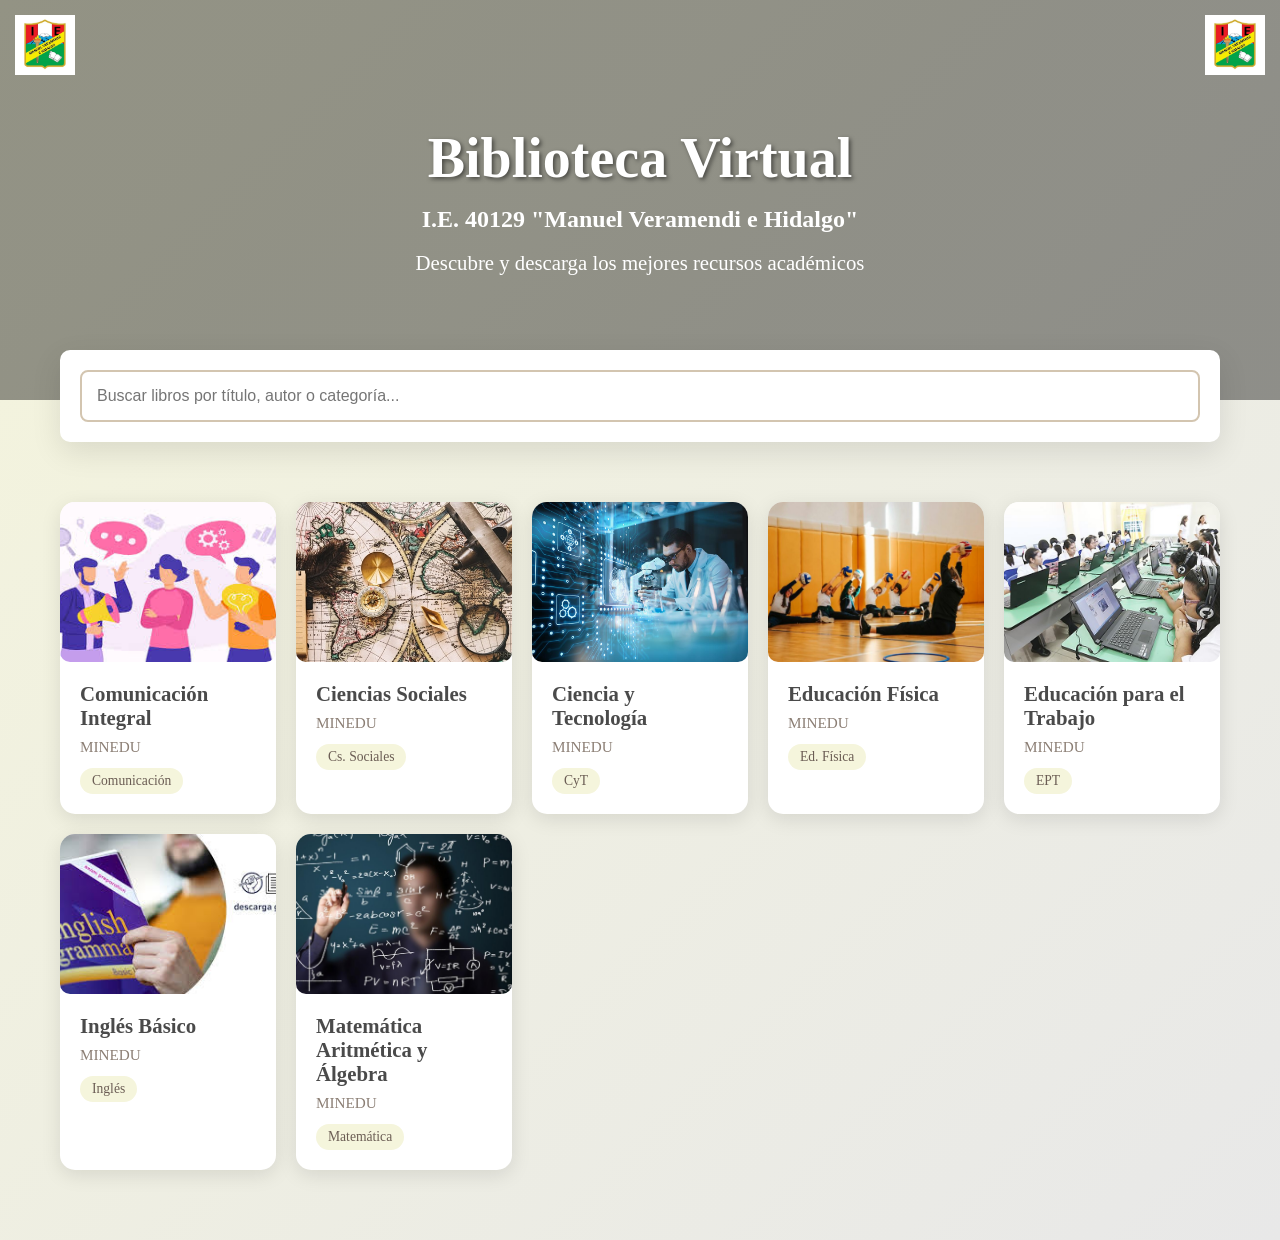
==== index.html @ 04caf251 "primera subida" ====
<!DOCTYPE html>
<html lang="es">
<head>
    <meta charset="UTF-8">
    <meta name="viewport" content="width=device-width, initial-scale=1.0">
    <title>Biblioteca</title>
    <link rel="stylesheet" href="style.css">
</head>
<body>
    <img src="images/insignia.jpg" class="insignia insignia-left">
    <img src="images/insignia.jpg" class="insignia insignia-right">

    <div class="hero">
        <h1>Biblioteca Virtual</h1>
        <h2>I.E. 40129 "Manuel Veramendi e Hidalgo"</h2>
        <br>
        <p>Descubre y descarga los mejores recursos académicos</p>
    </div>

    <div class="container">
        <div class="search-bar">
            <input type="text" id="searchInput" placeholder="Buscar libros por título, autor o categoría...">
        </div>

        <div class="books-grid" id="booksGrid"></div>
    </div>

    <div class="modal" id="modal">
        <div class="modal-content">
            <span class="close-modal" onclick="closeModal()">&times;</span>
            <h2 class="modal-title" id="modalTitle"></h2>
            <p class="modal-author" id="modalAuthor"></p>
            <p class="modal-description" id="modalDescription"></p>

            <a href="#" class="download-btn" id="downloadBtn">Abrir material</a>
        </div>
    </div>

    <script>
        const books = [
            {
                id: 1,
                title: "Comunicación Integral",
                author: "MINEDU",
                category: "Comunicación",
                icon: "images/comunicacion.jpeg",
                description: "Material de comprensión lectora, literatura y redacción.",
                pdfUrl: "indexComunicacion.html"
            },
            {
                id: 2,
                title: "Ciencias Sociales",
                author: "MINEDU",
                category: "Cs. Sociales",
                icon: "images/cienciassociales.jpg",
                description: "Historia, geografía y formación ciudadana explicadas con claridad.",
                pdfUrl: "indexSociales.html"
            },
            {
                id: 3,
                title: "Ciencia y Tecnología",
                author: "MINEDU",
                category: "CyT",
                icon: "images/cienciaytegnologia.jpg",
                description: "Experimentos, materia, energía, tecnología e investigación escolar.",
                pdfUrl: "indexCyT.html"
            },
            {
                id: 4,
                title: "Educación Física",
                author: "MINEDU",
                category: "Ed. Física",
                icon: "images/educacionfisica.jpg",
                description: "Salud, fuerza, deporte y rutinas para un mejor rendimiento físico.",
                pdfUrl: "indexEducacionFisica.html"
            },
            {
                id: 5,
                title: "Educación para el Trabajo",
                author: "MINEDU",
                category: "EPT",
                icon: "images/educacionparaeltrabajo.jpg",
                description: "Proyectos productivos, emprendimiento, mantenimiento y oficios.",
                pdfUrl: "indexEPT.html"
            },
            {
                id: 6,
                title: "Inglés Básico",
                author: "MINEDU",
                category: "Inglés",
                icon: "images/ingles.jpeg",
                description: "Gramática básica, vocabulario, speaking y listening introductorio.",
                pdfUrl: "indexIngles.html"
            },
            {
                id: 7,
                title: "Matemática Aritmética y Álgebra",
                author: "MINEDU",
                category: "Matemática",
                icon: "images/matematica.jpg",
                description: "Problemas resueltos paso a paso, lógica y razonamiento matemático.",
                pdfUrl: "indexMatematica.html"
            }
        ];

        function renderBooks(booksToRender = books) {
            const grid = document.getElementById('booksGrid');
            grid.innerHTML = '';
            
            booksToRender.forEach(book => {
                const card = document.createElement('div');
                card.className = 'book-card';
                card.onclick = () => openModal(book);
                
                card.innerHTML = `
                    <div class="book-cover">
                        <img src="${book.icon}" alt="${book.title}">
                    </div>
                    <div class="book-info">
                        <h3 class="book-title">${book.title}</h3>
                        <p class="book-author">${book.author}</p>
                        <span class="book-category">${book.category}</span>
                    </div>
                `;
                
                grid.appendChild(card);
            });
        }

        function openModal(book) {
            document.getElementById('modalTitle').textContent = book.title;
            document.getElementById('modalAuthor').textContent = `Por ${book.author}`;
            document.getElementById('modalDescription').textContent = book.description;
            document.getElementById('downloadBtn').href = book.pdfUrl;
            document.getElementById('modal').style.display = 'block';
        }

        function closeModal() {
            document.getElementById('modal').style.display = 'none';
        }

        document.getElementById('modal').onclick = function(e) {
            if (e.target === this) closeModal();
        };

        document.getElementById('searchInput').addEventListener('input', e => {
            const term = e.target.value.toLowerCase();
            const filtered = books.filter(book => 
                book.title.toLowerCase().includes(term) ||
                book.author.toLowerCase().includes(term) ||
                book.category.toLowerCase().includes(term)
            );
            renderBooks(filtered);
        });

        renderBooks();
    </script>
</body>
</html>
---- style.css ----
* {
            margin: 0;
            padding: 0;
            box-sizing: border-box;
        }

        body {
            font-family: 'Georgia', serif;
            background: linear-gradient(135deg, #f5f5dc 0%, #e8e8e8 100%);
            min-height: 100vh;
        }

        .hero {
            height: 400px;
            background: linear-gradient(rgba(0,0,0,0.4), rgba(0,0,0,0.4)), 
                        url('https://images.unsplash.com/photo-1507842217343-583bb7270b66?w=1200') center/cover;
            display: flex;
            flex-direction: column;
            justify-content: center;
            align-items: center;
            color: white;
            text-align: center;
            animation: fadeIn 1s ease-in;
        }

        .hero h1 {
            font-size: 3.5rem;
            margin-bottom: 1rem;
            text-shadow: 2px 2px 4px rgba(0,0,0,0.5);
            animation: slideDown 1s ease-out;
        }

        .hero p {
            font-size: 1.3rem;
            animation: slideUp 1s ease-out;
        }

        .container {
            max-width: 1200px;
            margin: -50px auto 0;
            padding: 0 20px 50px;
            position: relative;
            z-index: 10;
        }

        .search-bar {
            background: white;
            padding: 20px;
            border-radius: 10px;
            box-shadow: 0 10px 30px rgba(0,0,0,0.1);
            margin-bottom: 40px;
            animation: slideUp 1s ease-out 0.3s backwards;
        }

        .search-bar input {
            width: 100%;
            padding: 15px;
            border: 2px solid #d3c5b0;
            border-radius: 8px;
            font-size: 1rem;
            transition: all 0.3s;
        }

        .search-bar input:focus {
            outline: none;
            border-color: #8b7e74;
            box-shadow: 0 0 10px rgba(139, 126, 116, 0.2);
        }

        .books-grid {
            display: grid;
            grid-template-columns: repeat(auto-fill, minmax(280px, 1fr));
            gap: 30px;
            padding: 20px 0;
        }

        .book-card {
            background: white;
            border-radius: 15px;
            overflow: hidden;
            box-shadow: 0 5px 20px rgba(0,0,0,0.1);
            cursor: pointer;
            transition: all 0.4s cubic-bezier(0.4, 0, 0.2, 1);
            animation: fadeInUp 0.6s ease-out backwards;
        }

        .book-card:nth-child(1) { animation-delay: 0.1s; }
        .book-card:nth-child(2) { animation-delay: 0.2s; }
        .book-card:nth-child(3) { animation-delay: 0.3s; }
        .book-card:nth-child(4) { animation-delay: 0.4s; }
        .book-card:nth-child(5) { animation-delay: 0.5s; }
        .book-card:nth-child(6) { animation-delay: 0.6s; }

        .book-card:hover {
            transform: translateY(-10px) scale(1.02);
            box-shadow: 0 15px 40px rgba(0,0,0,0.2);
        }

        .book-cover {
            height: 200px;
            background: linear-gradient(135deg, #d3c5b0, #8b7e74);
            display: flex;
            align-items: center;
            justify-content: center;
            font-size: 3rem;
            color: white;
            position: relative;
            overflow: hidden;
        }

        .book-cover::before {
            content: '';
            position: absolute;
            top: -50%;
            left: -50%;
            width: 200%;
            height: 200%;
            background: radial-gradient(circle, rgba(255,255,255,0.3) 0%, transparent 70%);
            transform: scale(0);
            transition: transform 0.6s;
        }

        .book-card:hover .book-cover::before {
            transform: scale(1);
        }

        .book-info {
            padding: 20px;
        }

        .book-title {
            font-size: 1.3rem;
            color: #4a4a4a;
            margin-bottom: 8px;
            font-weight: bold;
        }

        .book-author {
            color: #8b7e74;
            font-size: 0.95rem;
            margin-bottom: 12px;
        }

        .book-category {
            display: inline-block;
            background: #f5f5dc;
            color: #6b5d54;
            padding: 5px 12px;
            border-radius: 20px;
            font-size: 0.85rem;
            font-weight: 500;
        }

        .modal {
            display: none;
            position: fixed;
            top: 0;
            left: 0;
            width: 100%;
            height: 100%;
            background: rgba(0,0,0,0.7);
            z-index: 1000;
            animation: fadeIn 0.3s;
        }

        .modal-content {
            position: absolute;
            top: 50%;
            left: 50%;
            transform: translate(-50%, -50%) scale(0.7);
            background: white;
            padding: 40px;
            border-radius: 20px;
            max-width: 600px;
            width: 90%;
            max-height: 80vh;
            overflow-y: auto;
            box-shadow: 0 20px 60px rgba(0,0,0,0.3);
            animation: popIn 0.4s forwards;
        }

        .close-modal {
            position: absolute;
            top: 15px;
            right: 20px;
            font-size: 2rem;
            color: #8b7e74;
            cursor: pointer;
            transition: all 0.3s;
            line-height: 1;
        }

        .close-modal:hover {
            color: #4a4a4a;
            transform: rotate(90deg);
        }

        .modal-title {
            font-size: 2rem;
            color: #4a4a4a;
            margin-bottom: 10px;
        }

        .modal-author {
            color: #8b7e74;
            font-size: 1.1rem;
            margin-bottom: 20px;
        }

        .modal-description {
            color: #666;
            line-height: 1.8;
            margin-bottom: 25px;
            text-align: justify;
        }

        .download-btn {
            display: inline-block;
            background: linear-gradient(135deg, #8b7e74, #6b5d54);
            color: white;
            padding: 15px 40px;
            border-radius: 50px;
            text-decoration: none;
            font-size: 1.1rem;
            transition: all 0.3s;
            box-shadow: 0 5px 15px rgba(0,0,0,0.2);
        }

        .download-btn:hover {
            transform: translateY(-3px);
            box-shadow: 0 8px 20px rgba(0,0,0,0.3);
        }

        @keyframes fadeIn {
            from { opacity: 0; }
            to { opacity: 1; }
        }

        @keyframes fadeInUp {
            from {
                opacity: 0;
                transform: translateY(30px);
            }
            to {
                opacity: 1;
                transform: translateY(0);
            }
        }

        @keyframes slideDown {
            from {
                opacity: 0;
                transform: translateY(-50px);
            }
            to {
                opacity: 1;
                transform: translateY(0);
            }
        }

        @keyframes slideUp {
            from {
                opacity: 0;
                transform: translateY(50px);
            }
            to {
                opacity: 1;
                transform: translateY(0);
            }
        }

        @keyframes popIn {
            to {
                transform: translate(-50%, -50%) scale(1);
            }
        }

        @media (max-width: 768px) {
            .hero h1 {
                font-size: 2.5rem;
            }
            .books-grid {
                grid-template-columns: repeat(auto-fill, minmax(250px, 1fr));
                gap: 20px;
            }
        }

        .book-cover {
            width: 100%;
            height: 160px;
            overflow: hidden;
            border-radius: 10px;
        }

        .book-cover img {
            width: 100%;
            height: 100%;
            object-fit: cover;
        }
    .books-grid {
        display: grid;
        gap: 20px;
        grid-template-columns: repeat(auto-fill, minmax(200px, 1fr));
    }

    .insignia {
    width: 60px;
    position: absolute;
    top: 15px;
}

.insignia-left {
    left: 15px;
}

.insignia-right {
    right: 15px;
}

.container-two {
    display: flex;
    gap: 30px;
    justify-content: center;
    margin-top: 50px;
}

.box {
    width: 280px;
    height: 160px;
    background: #fff;
    padding: 20px;
    border-radius: 16px;
    text-align: center;
    cursor: pointer;
    transition: .3s;
    box-shadow: 0px 0px 14px rgba(0,0,0,0.2);
}
.box:hover { transform: scale(1.06); }

.modal { position: fixed; inset: 0; display:none; background:rgba(0,0,0,.6); justify-content:center; align-items:center;}
.modal-small { width: 360px; background:#fff; padding:20px; border-radius:16px; }
.modal-large { width: 600px; background:#fff; padding:20px; border-radius:16px; }

.pdf-list { list-style:none; padding:0; margin-top:20px; }
.pdf-item { display:flex; justify-content:space-between; align-items:center; padding:8px 0; border-bottom:1px solid #ddd; }

.mini-download-btn {
    padding: 6px 12px; border-radius:8px;
    text-decoration:none; color:white; background:#1b6cf3;
}
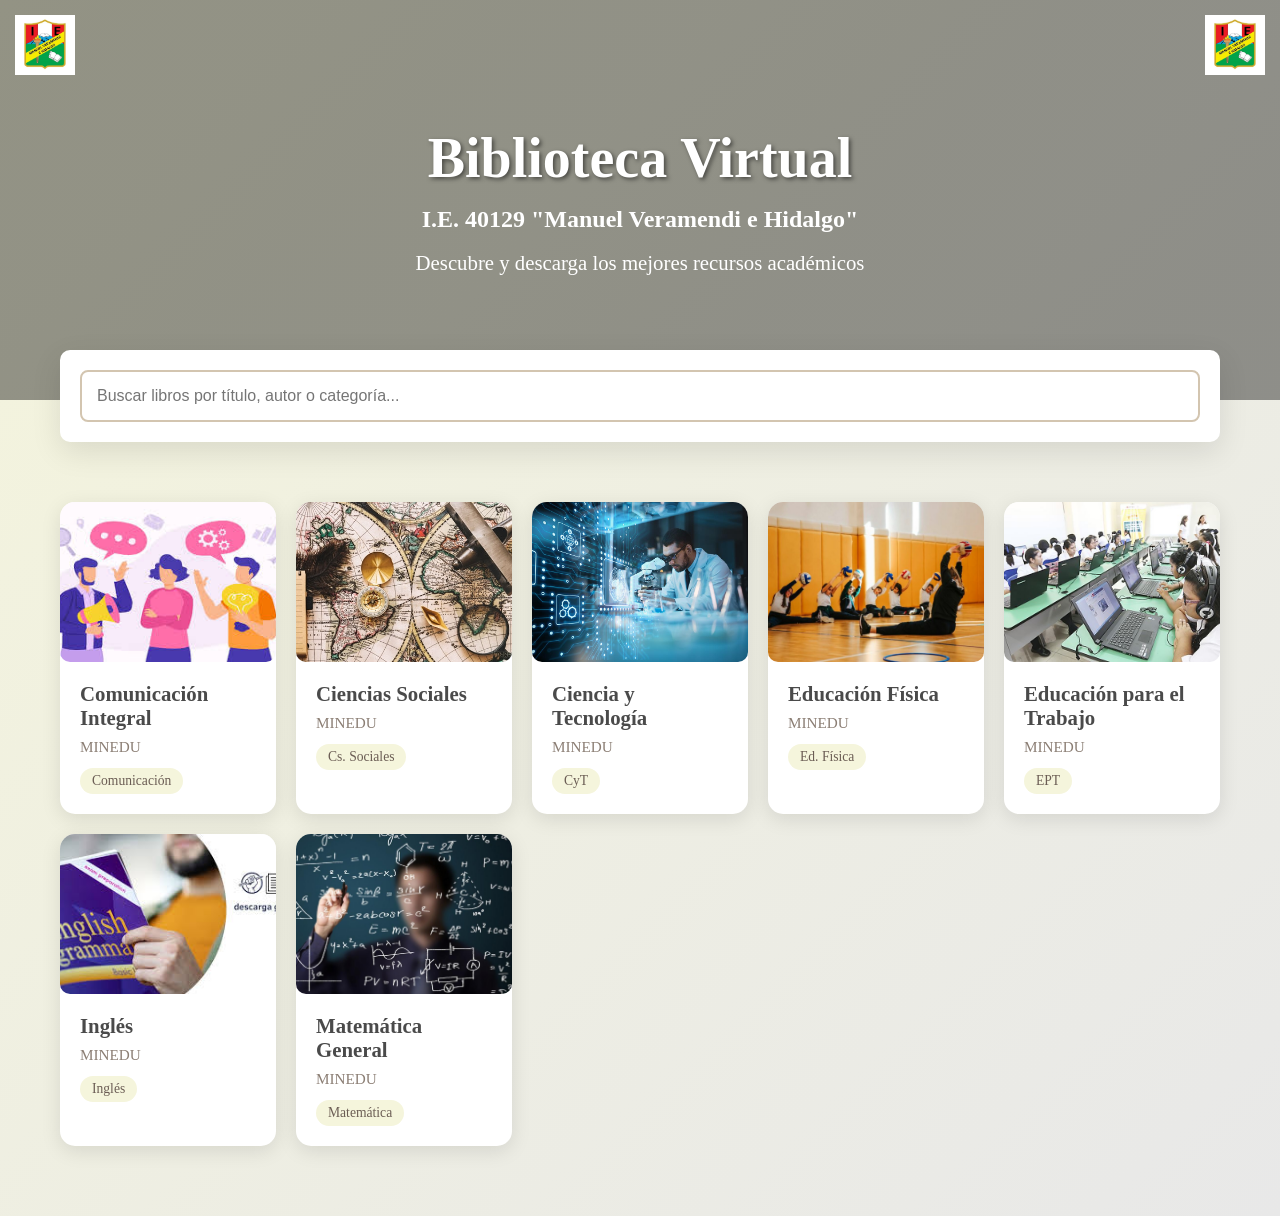
==== commit c8e2e73f: "se agregan cambios" ====
--- a/index.html
+++ b/index.html
@@ -32,128 +32,135 @@
             <p class="modal-author" id="modalAuthor"></p>
             <p class="modal-description" id="modalDescription"></p>
 
-            <a href="#" class="download-btn" id="downloadBtn">Abrir material</a>
+            <button class="download-btn" id="downloadBtn">Abrir material</button>
         </div>
     </div>
 
     <script>
-        const books = [
-            {
-                id: 1,
-                title: "Comunicación Integral",
-                author: "MINEDU",
-                category: "Comunicación",
-                icon: "images/comunicacion.jpeg",
-                description: "Material de comprensión lectora, literatura y redacción.",
-                pdfUrl: "indexComunicacion.html"
-            },
-            {
-                id: 2,
-                title: "Ciencias Sociales",
-                author: "MINEDU",
-                category: "Cs. Sociales",
-                icon: "images/cienciassociales.jpg",
-                description: "Historia, geografía y formación ciudadana explicadas con claridad.",
-                pdfUrl: "indexSociales.html"
-            },
-            {
-                id: 3,
-                title: "Ciencia y Tecnología",
-                author: "MINEDU",
-                category: "CyT",
-                icon: "images/cienciaytegnologia.jpg",
-                description: "Experimentos, materia, energía, tecnología e investigación escolar.",
-                pdfUrl: "indexCyT.html"
-            },
-            {
-                id: 4,
-                title: "Educación Física",
-                author: "MINEDU",
-                category: "Ed. Física",
-                icon: "images/educacionfisica.jpg",
-                description: "Salud, fuerza, deporte y rutinas para un mejor rendimiento físico.",
-                pdfUrl: "indexEducacionFisica.html"
-            },
-            {
-                id: 5,
-                title: "Educación para el Trabajo",
-                author: "MINEDU",
-                category: "EPT",
-                icon: "images/educacionparaeltrabajo.jpg",
-                description: "Proyectos productivos, emprendimiento, mantenimiento y oficios.",
-                pdfUrl: "indexEPT.html"
-            },
-            {
-                id: 6,
-                title: "Inglés Básico",
-                author: "MINEDU",
-                category: "Inglés",
-                icon: "images/ingles.jpeg",
-                description: "Gramática básica, vocabulario, speaking y listening introductorio.",
-                pdfUrl: "indexIngles.html"
-            },
-            {
-                id: 7,
-                title: "Matemática Aritmética y Álgebra",
-                author: "MINEDU",
-                category: "Matemática",
-                icon: "images/matematica.jpg",
-                description: "Problemas resueltos paso a paso, lógica y razonamiento matemático.",
-                pdfUrl: "indexMatematica.html"
-            }
-        ];
+    const books = [
+        {
+            id: 1,
+            title: "Comunicación Integral",
+            author: "MINEDU",
+            category: "Comunicación",
+            icon: "images/comunicacion.jpeg",
+            description: "Material de comprensión lectora, literatura y redacción.",
+            pdfUrl: "indexComunicacion.html"
+        },
+        {
+            id: 2,
+            title: "Ciencias Sociales",
+            author: "MINEDU",
+            category: "Cs. Sociales",
+            icon: "images/cienciassociales.jpg",
+            description: "Historia, geografía y formación ciudadana explicadas con claridad.",
+            pdfUrl: "indexSociales.html"
+        },
+        {
+            id: 3,
+            title: "Ciencia y Tecnología",
+            author: "MINEDU",
+            category: "CyT",
+            icon: "images/cienciaytegnologia.jpg",
+            description: "Experimentos, materia, energía, tecnología e investigación escolar.",
+            pdfUrl: "indexCyT.html"
+        },
+        {
+            id: 4,
+            title: "Educación Física",
+            author: "MINEDU",
+            category: "Ed. Física",
+            icon: "images/educacionfisica.jpg",
+            description: "Salud, fuerza, deporte y rutinas para un mejor rendimiento físico.",
+            pdfUrl: "indexEducacionFisica.html"
+        },
+        {
+            id: 5,
+            title: "Educación para el Trabajo",
+            author: "MINEDU",
+            category: "EPT",
+            icon: "images/educacionparaeltrabajo.jpg",
+            description: "Proyectos productivos, emprendimiento, mantenimiento y oficios.",
+            pdfUrl: "indexEPT.html"
+        },
+        {
+            id: 6,
+            title: "Inglés",
+            author: "MINEDU",
+            category: "Inglés",
+            icon: "images/ingles.jpeg",
+            description: "Gramática básica, vocabulario, speaking y listening introductorio.",
+            pdfUrl: "indexIngles.html"
+        },
+        {
+            id: 7,
+            title: "Matemática General",
+            author: "MINEDU",
+            category: "Matemática",
+            icon: "images/matematica.jpg",
+            description: "Problemas resueltos paso a paso, lógica y razonamiento matemático.",
+            pdfUrl: "indexMatematica.html"
+        }
+    ];
 
-        function renderBooks(booksToRender = books) {
-            const grid = document.getElementById('booksGrid');
-            grid.innerHTML = '';
+    function renderBooks(booksToRender = books) {
+        const grid = document.getElementById('booksGrid');
+        grid.innerHTML = '';
+        
+        booksToRender.forEach(book => {
+            const card = document.createElement('div');
+            card.className = 'book-card';
+            card.onclick = () => openModal(book);
+
+            card.innerHTML = `
+                <div class="book-cover">
+                    <img src="${book.icon}" alt="${book.title}">
+                </div>
+                <div class="book-info">
+                    <h3 class="book-title">${book.title}</h3>
+                    <p class="book-author">${book.author}</p>
+                    <span class="book-category">${book.category}</span>
+                </div>
+            `;
             
-            booksToRender.forEach(book => {
-                const card = document.createElement('div');
-                card.className = 'book-card';
-                card.onclick = () => openModal(book);
-                
-                card.innerHTML = `
-                    <div class="book-cover">
-                        <img src="${book.icon}" alt="${book.title}">
-                    </div>
-                    <div class="book-info">
-                        <h3 class="book-title">${book.title}</h3>
-                        <p class="book-author">${book.author}</p>
-                        <span class="book-category">${book.category}</span>
-                    </div>
-                `;
-                
-                grid.appendChild(card);
-            });
-        }
+            grid.appendChild(card);
+        });
+    }
 
-        function openModal(book) {
-            document.getElementById('modalTitle').textContent = book.title;
-            document.getElementById('modalAuthor').textContent = `Por ${book.author}`;
-            document.getElementById('modalDescription').textContent = book.description;
-            document.getElementById('downloadBtn').href = book.pdfUrl;
-            document.getElementById('modal').style.display = 'block';
-        }
+    function openModal(book) {
+        document.getElementById('modalTitle').textContent = book.title;
+        document.getElementById('modalAuthor').textContent = `Por ${book.author}`;
+        document.getElementById('modalDescription').textContent = book.description;
+        document.getElementById('downloadBtn').setAttribute("data-url", book.pdfUrl);
+        document.getElementById('modal').style.display = 'block';
+    }
 
-        function closeModal() {
-            document.getElementById('modal').style.display = 'none';
-        }
+    function closeModal() {
+        document.getElementById('modal').style.display = 'none';
+    }
 
-        document.getElementById('modal').onclick = function(e) {
-            if (e.target === this) closeModal();
-        };
+    // Evento del botón para dirigir
+    document.getElementById('downloadBtn').addEventListener('click', function() {
+        const url = this.getAttribute("data-url");
+        closeModal();
+        setTimeout(() => window.location.href = url, 200);
+    });
 
-        document.getElementById('searchInput').addEventListener('input', e => {
-            const term = e.target.value.toLowerCase();
-            const filtered = books.filter(book => 
-                book.title.toLowerCase().includes(term) ||
-                book.author.toLowerCase().includes(term) ||
-                book.category.toLowerCase().includes(term)
-            );
-            renderBooks(filtered);
-        });
+    document.getElementById('modal').onclick = function(e) {
+        if (e.target === this) closeModal();
+    };
 
-        renderBooks();
-    </script>
+    document.getElementById('searchInput').addEventListener('input', e => {
+        const term = e.target.value.toLowerCase();
+        const filtered = books.filter(book => 
+            book.title.toLowerCase().includes(term) ||
+            book.author.toLowerCase().includes(term) ||
+            book.category.toLowerCase().includes(term)
+        );
+        renderBooks(filtered);
+    });
+
+    renderBooks();
+</script>
 </body>
 </html>
